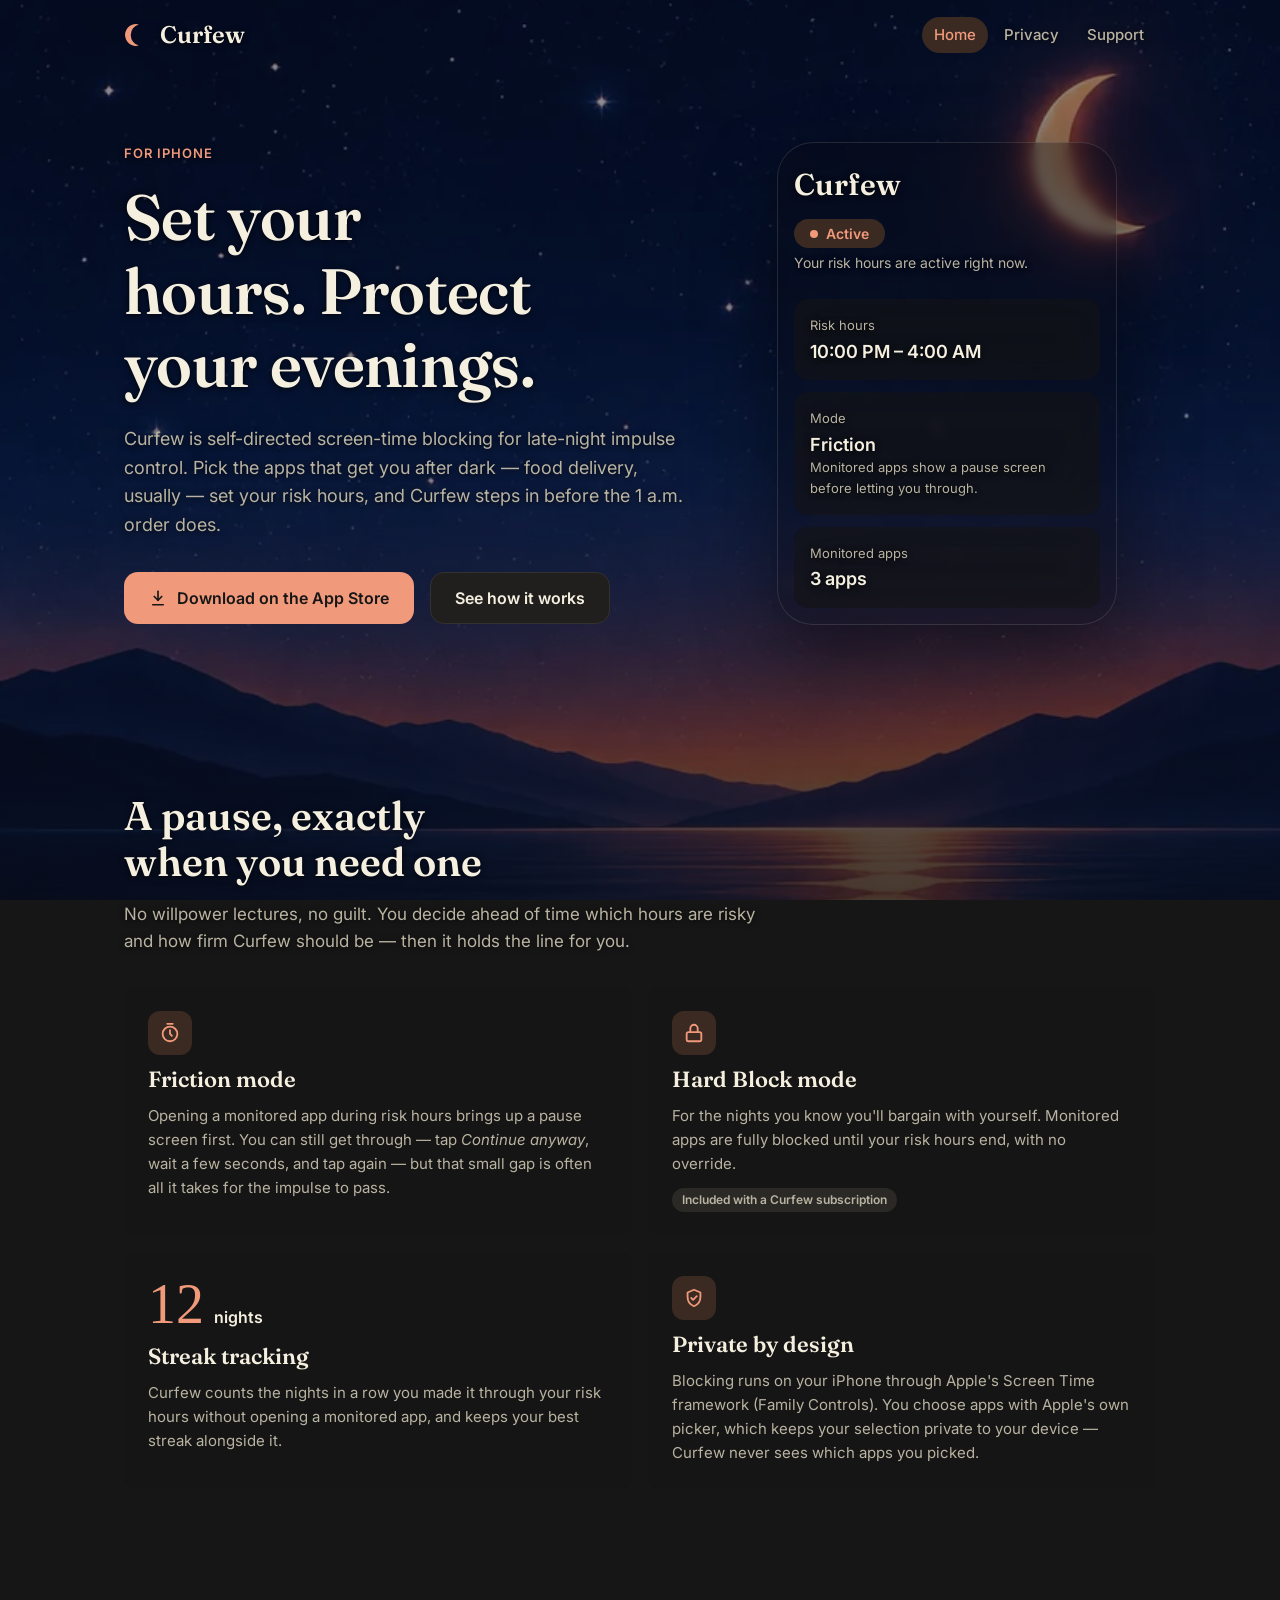
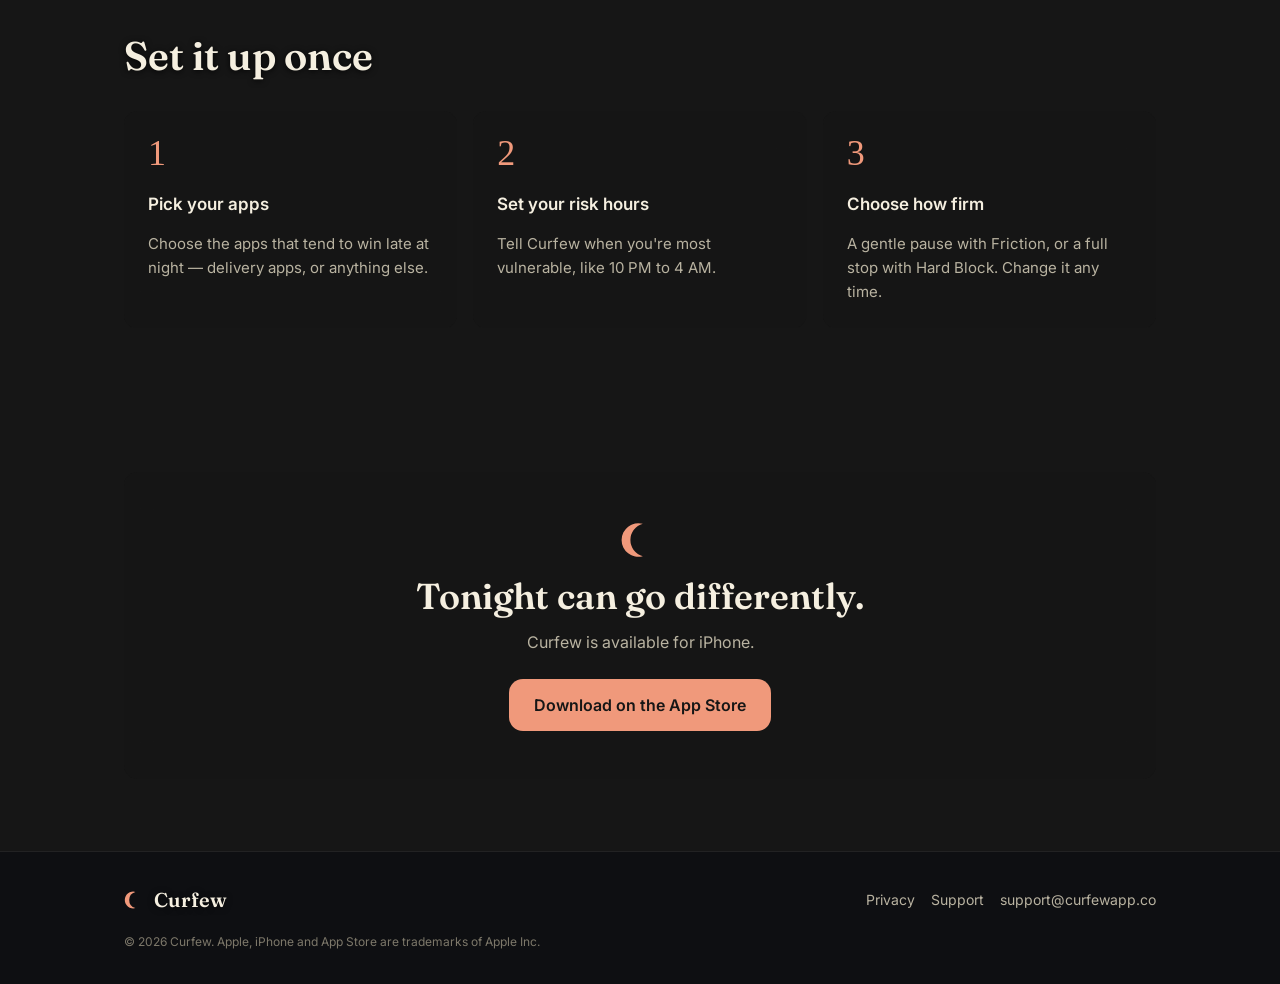
==== index.html @ 55bb970d "Add static marketing site for curfewapp.co Home, Privacy and Support pages in plain HTML/CSS, styled" ====
<!doctype html>
<html lang="en">
<head>
  <meta charset="utf-8">
  <meta name="viewport" content="width=device-width, initial-scale=1, viewport-fit=cover">
  <title>Curfew — Set your hours. Protect your evenings.</title>
  <meta name="description" content="Curfew is self-directed screen-time blocking for late-night impulse control. Pick the apps that get you at night — like food delivery — set your risk hours, and Curfew steps in.">
  <link rel="canonical" href="https://curfewapp.co/">
  <meta name="theme-color" content="#161616">

  <meta property="og:type" content="website">
  <meta property="og:site_name" content="Curfew">
  <meta property="og:title" content="Curfew — Set your hours. Protect your evenings.">
  <meta property="og:description" content="Self-directed screen-time blocking for late-night impulse control.">
  <meta property="og:url" content="https://curfewapp.co/">
  <meta property="og:image" content="https://curfewapp.co/assets/og-image.jpg">
  <meta name="twitter:card" content="summary_large_image">

  <link rel="icon" href="/assets/favicon.svg" type="image/svg+xml">
  <link rel="icon" href="/assets/favicon-32.png" sizes="32x32" type="image/png">
  <link rel="apple-touch-icon" href="/assets/apple-touch-icon.png">

  <link rel="preconnect" href="https://fonts.googleapis.com">
  <link rel="preconnect" href="https://fonts.gstatic.com" crossorigin>
  <link rel="stylesheet" href="https://fonts.googleapis.com/css2?family=Fraunces:opsz,wght@9..144,600&family=Inter:wght@400;500;600;700&display=swap">
  <link rel="preload" href="/assets/background-night-landscape.webp" as="image" type="image/webp">
  <link rel="stylesheet" href="/styles.css">
</head>
<body>
  <a class="skip-link" href="#main">Skip to content</a>

  <header class="site-header">
    <div class="container">
      <a class="brand" href="/" aria-label="Curfew home">
        <img src="/assets/moon.svg" width="26" height="26" alt="">
        Curfew
      </a>
      <nav class="site-nav" aria-label="Main">
        <a href="/" aria-current="page">Home</a>
        <a href="/privacy/">Privacy</a>
        <a href="/support/">Support</a>
      </nav>
    </div>
  </header>

  <main id="main">
    <section class="hero" id="download">
      <div class="container">
        <div class="hero-copy">
          <p class="eyebrow on-image">For iPhone</p>
          <h1 class="on-image">Set your hours. Protect your evenings.</h1>
          <p class="hero-pitch on-image">
            Curfew is self-directed screen-time blocking for late-night impulse control. Pick the
            apps that get you after dark — food delivery, usually — set your risk hours, and
            Curfew steps in before the 1&nbsp;a.m. order does.
          </p>
          <div class="hero-actions">
            <a class="button button-primary" href="/download">
              <svg width="18" height="18" viewBox="0 0 24 24" fill="none" stroke="currentColor" stroke-width="2.2" stroke-linecap="round" stroke-linejoin="round" aria-hidden="true"><path d="M12 3v12"/><path d="m7 10 5 5 5-5"/><path d="M5 21h14"/></svg>
              Download on the App Store
            </a>
            <a class="button button-secondary" href="#features">See how it works</a>
          </div>
        </div>

        <div class="app-preview" role="img" aria-label="Curfew's Home screen: risk hours active from 10 PM to 4 AM, Friction mode, 3 monitored apps.">
          <p class="app-preview-title on-image">Curfew</p>
          <span class="status-badge">Active</span>
          <p class="app-preview-helper on-image">Your risk hours are active right now.</p>
          <div class="glass-card">
            <p class="card-label on-image">Risk hours</p>
            <p class="card-value on-image">10:00 PM – 4:00 AM</p>
          </div>
          <div class="glass-card">
            <p class="card-label on-image">Mode</p>
            <p class="card-value on-image">Friction</p>
            <p class="caption on-image">Monitored apps show a pause screen before letting you through.</p>
          </div>
          <div class="glass-card">
            <p class="card-label on-image">Monitored apps</p>
            <p class="card-value on-image">3 apps</p>
          </div>
        </div>
      </div>
    </section>

    <section class="section" id="features" aria-labelledby="features-title">
      <div class="container">
        <div class="section-header">
          <h2 id="features-title" class="on-image">A pause, exactly when you need one</h2>
          <p class="on-image">
            No willpower lectures, no guilt. You decide ahead of time which hours are risky and how
            firm Curfew should be — then it holds the line for you.
          </p>
        </div>

        <div class="feature-grid">
          <article class="glass-card feature">
            <div class="feature-icon" aria-hidden="true">
              <svg width="22" height="22" viewBox="0 0 24 24" fill="none" stroke="currentColor" stroke-width="2" stroke-linecap="round" stroke-linejoin="round"><circle cx="12" cy="13" r="8"/><path d="M12 9v4l2 2"/><path d="M9 2h6"/></svg>
            </div>
            <h3>Friction mode</h3>
            <p>
              Opening a monitored app during risk hours brings up a pause screen first. You can
              still get through — tap <em>Continue anyway</em>, wait a few seconds, and tap again —
              but that small gap is often all it takes for the impulse to pass.
            </p>
          </article>

          <article class="glass-card feature">
            <div class="feature-icon" aria-hidden="true">
              <svg width="22" height="22" viewBox="0 0 24 24" fill="none" stroke="currentColor" stroke-width="2" stroke-linecap="round" stroke-linejoin="round"><rect x="4" y="11" width="16" height="10" rx="2"/><path d="M8 11V7a4 4 0 0 1 8 0v4"/></svg>
            </div>
            <h3>Hard Block mode</h3>
            <p>
              For the nights you know you'll bargain with yourself. Monitored apps are fully
              blocked until your risk hours end, with no override.
            </p>
            <span class="feature-tag">Included with a Curfew subscription</span>
          </article>

          <article class="glass-card feature">
            <div class="streak-demo" aria-hidden="true">
              <span class="streak-number">12</span>
              <span class="streak-label">nights</span>
            </div>
            <h3>Streak tracking</h3>
            <p>
              Curfew counts the nights in a row you made it through your risk hours without
              opening a monitored app, and keeps your best streak alongside it.
            </p>
          </article>

          <article class="glass-card feature">
            <div class="feature-icon" aria-hidden="true">
              <svg width="22" height="22" viewBox="0 0 24 24" fill="none" stroke="currentColor" stroke-width="2" stroke-linecap="round" stroke-linejoin="round"><path d="M12 3 5 6v5c0 4.5 3 8.5 7 10 4-1.5 7-5.5 7-10V6l-7-3Z"/><path d="m9 12 2 2 4-4"/></svg>
            </div>
            <h3>Private by design</h3>
            <p>
              Blocking runs on your iPhone through Apple's Screen Time framework (Family Controls).
              You choose apps with Apple's own picker, which keeps your selection private to your
              device — Curfew never sees which apps you picked.
            </p>
          </article>
        </div>
      </div>
    </section>

    <section class="section" aria-labelledby="how-title">
      <div class="container">
        <div class="section-header">
          <h2 id="how-title" class="on-image">Set it up once</h2>
        </div>
        <ol class="steps">
          <li class="glass-card feature">
            <h3>Pick your apps</h3>
            <p>Choose the apps that tend to win late at night — delivery apps, or anything else.</p>
          </li>
          <li class="glass-card feature">
            <h3>Set your risk hours</h3>
            <p>Tell Curfew when you're most vulnerable, like 10&nbsp;PM to 4&nbsp;AM.</p>
          </li>
          <li class="glass-card feature">
            <h3>Choose how firm</h3>
            <p>A gentle pause with Friction, or a full stop with Hard Block. Change it any time.</p>
          </li>
        </ol>
      </div>
    </section>

    <section class="section">
      <div class="container">
        <div class="glass-card cta">
          <img src="/assets/moon.svg" width="40" height="40" alt="" style="margin: 0 auto 16px">
          <h2>Tonight can go differently.</h2>
          <p>Curfew is available for iPhone.</p>
          <a class="button button-primary" href="/download">Download on the App Store</a>
        </div>
      </div>
    </section>
  </main>

  <footer class="site-footer">
    <div class="container">
      <a class="brand" href="/" style="font-size: 20px">
        <img src="/assets/moon.svg" width="20" height="20" alt="">
        Curfew
      </a>
      <nav class="footer-links" aria-label="Footer">
        <a href="/privacy/">Privacy</a>
        <a href="/support/">Support</a>
        <a href="mailto:support@curfewapp.co">support@curfewapp.co</a>
      </nav>
      <p class="footer-legal">© 2026 Curfew. Apple, iPhone and App Store are trademarks of Apple Inc.</p>
    </div>
  </footer>
</body>
</html>
---- styles.css ----
/*
 * Curfew marketing site.
 * Tokens mirror the app's src/constants/theme.ts (curfew-app repo) — keep
 * the two in sync if the app palette changes.
 */

:root {
  /* colors (theme.ts → colors) */
  --background: #161616;
  --surface: #201f1d;
  --surface-muted: #2a2926;
  --border: #33322e;
  --text-primary: #f5efe0;
  --text-secondary: #b9b3a1;
  --text-muted: #7d786a;
  --primary: #f0997b;
  --primary-muted: #3a2a22;
  --on-primary: #161616;
  --night: #1b2138;
  --night-muted: #242b47;
  --image-scrim: rgba(10, 11, 18, 0.45);
  --glass-tint: rgba(22, 22, 22, 0.55);

  /* spacing (theme.ts → spacing) */
  --xs: 4px;
  --sm: 8px;
  --md: 16px;
  --lg: 24px;
  --xl: 32px;
  --xxl: 48px;

  /* radii (theme.ts → radii) */
  --radius-sm: 8px;
  --radius-md: 14px;
  --radius-lg: 20px;
  --radius-pill: 999px;

  --font-display: "Fraunces", Georgia, "Times New Roman", serif;
  --font-sans: "Inter", -apple-system, BlinkMacSystemFont, "Segoe UI", Roboto, sans-serif;
  /* The streak numeral: Georgia oldstyle, as in the app's Stats screen. */
  --font-numeral: Georgia, "Times New Roman", serif;

  /* theme.ts → imageTextShadow */
  --image-text-shadow: 0 1px 6px rgba(0, 0, 0, 0.85);

  --max-width: 1080px;

  color-scheme: dark;
}

*,
*::before,
*::after {
  box-sizing: border-box;
}

html {
  -webkit-text-size-adjust: 100%;
  scroll-behavior: smooth;
}

body {
  margin: 0;
  min-height: 100vh;
  display: flex;
  flex-direction: column;
  background: var(--background);
  color: var(--text-primary);
  font-family: var(--font-sans);
  font-size: 16px;
  line-height: 1.6;
  -webkit-font-smoothing: antialiased;
  -moz-osx-font-smoothing: grayscale;
}

/*
 * The app's night-landscape illustration, full-bleed and fixed behind the
 * page, with the same scrim ScreenContainer uses. A fixed pseudo-element
 * rather than background-attachment: fixed, which iOS Safari ignores.
 */
body::before,
body::after {
  content: "";
  position: fixed;
  inset: 0;
  z-index: -1;
  pointer-events: none;
}

body::before {
  background-color: var(--night);
  background-image: url("/assets/background-night-landscape.jpg");
  background-image: image-set(
    url("/assets/background-night-landscape.webp") type("image/webp"),
    url("/assets/background-night-landscape.jpg") type("image/jpeg")
  );
  background-size: cover;
  /* Keeps the moon and the sunset horizon in frame on wide screens. */
  background-position: 70% 26%;
}

body::after {
  background:
    linear-gradient(to bottom, rgba(10, 11, 18, 0) 55%, rgba(10, 11, 18, 0.55) 100%),
    var(--image-scrim);
}

a {
  color: var(--primary);
  text-underline-offset: 3px;
}

a:hover {
  text-decoration-thickness: 2px;
}

:focus-visible {
  outline: 2px solid var(--primary);
  outline-offset: 3px;
  border-radius: 4px;
}

img,
svg {
  display: block;
}

h1,
h2,
h3 {
  font-family: var(--font-display);
  font-weight: 600;
  line-height: 1.15;
  margin: 0;
  text-wrap: balance;
}

p {
  margin: 0;
}

/* Text sitting directly on the background image (not inside a card). */
.on-image {
  text-shadow: var(--image-text-shadow);
}

.skip-link {
  position: absolute;
  left: var(--md);
  top: -100px;
  padding: var(--sm) var(--md);
  background: var(--primary);
  color: var(--on-primary);
  border-radius: var(--radius-sm);
  font-weight: 600;
  z-index: 10;
}

.skip-link:focus {
  top: var(--md);
}

.container {
  width: 100%;
  max-width: var(--max-width);
  margin: 0 auto;
  padding: 0 var(--md);
}

@media (min-width: 640px) {
  .container {
    padding: 0 var(--lg);
  }
}

/* ---------- Header ---------- */

.site-header {
  padding: var(--md) 0;
}

.site-header .container {
  display: flex;
  align-items: center;
  justify-content: space-between;
  gap: var(--md);
}

.brand {
  display: inline-flex;
  align-items: center;
  gap: 10px;
  color: var(--text-primary);
  text-decoration: none;
  font-family: var(--font-display);
  font-weight: 600;
  font-size: 24px;
  text-shadow: var(--image-text-shadow);
}

.site-nav {
  display: flex;
  gap: var(--xs);
}

.site-nav a {
  color: var(--text-secondary);
  text-decoration: none;
  font-size: 15px;
  font-weight: 500;
  padding: 6px 12px;
  border-radius: var(--radius-pill);
  text-shadow: var(--image-text-shadow);
}

.site-nav a:hover {
  color: var(--text-primary);
}

.site-nav a[aria-current="page"] {
  color: var(--primary);
  background: var(--primary-muted);
  text-shadow: none;
}

@media (max-width: 420px) {
  .site-nav a {
    padding: 6px 8px;
    font-size: 14px;
  }
  .brand {
    font-size: 21px;
  }
}

main {
  flex: 1;
}

/* ---------- Buttons (PrimaryButton.tsx) ---------- */

.button {
  display: inline-flex;
  align-items: center;
  justify-content: center;
  gap: 10px;
  min-height: 52px;
  padding: var(--md) var(--lg);
  border-radius: var(--radius-md);
  font-family: var(--font-sans);
  font-size: 16px;
  font-weight: 600;
  line-height: 1;
  text-decoration: none;
  border: 1px solid transparent;
  cursor: pointer;
  transition: opacity 120ms ease;
}

.button:hover {
  text-decoration: none;
}

.button:active {
  opacity: 0.85;
}

.button-primary {
  background: var(--primary);
  color: var(--on-primary);
}

.button-primary:hover {
  background: #f3a88f;
}

.button-secondary {
  background: var(--surface);
  border-color: var(--border);
  color: var(--text-primary);
}

.button-secondary:hover {
  background: var(--surface-muted);
}

.button svg {
  flex: none;
}

/* ---------- Cards ---------- */

/* GlassCard.tsx: backdrop blur + dark tint, so the illustration shows through. */
.glass-card {
  position: relative;
  border-radius: var(--radius-md);
  padding: var(--md);
  background: var(--glass-tint);
  -webkit-backdrop-filter: blur(20px);
  backdrop-filter: blur(20px);
}

@supports not ((backdrop-filter: blur(1px)) or (-webkit-backdrop-filter: blur(1px))) {
  .glass-card {
    background: rgba(22, 22, 22, 0.85);
  }
}

/* The opaque card from the Stats/Settings screens. */
.card {
  border-radius: var(--radius-md);
  padding: var(--md);
  background: var(--surface);
  border: 1px solid var(--border);
}

.card-label {
  font-family: var(--font-sans);
  font-weight: 400;
  font-size: 13px;
  color: var(--text-secondary);
  margin-bottom: var(--xs);
}

.card-value {
  font-size: 18px;
  font-weight: 600;
  color: var(--text-primary);
  line-height: 1.35;
}

.caption {
  font-size: 13px;
  color: var(--text-muted);
}

.glass-card .caption {
  color: var(--text-secondary);
}

/* StatusBadge.tsx */
.status-badge {
  display: inline-flex;
  align-items: center;
  gap: var(--sm);
  padding: var(--xs) var(--md);
  border-radius: var(--radius-pill);
  background: var(--primary-muted);
  color: var(--primary);
  font-size: 14px;
  font-weight: 600;
  line-height: 1.5;
}

.status-badge::before {
  content: "";
  width: 8px;
  height: 8px;
  border-radius: 50%;
  background: currentColor;
  animation: pulse 2.5s ease-in-out infinite;
}

@keyframes pulse {
  50% {
    opacity: 0.45;
  }
}

/* ---------- Home: hero ---------- */

.hero {
  padding: var(--xxl) 0 72px;
}

.hero .container {
  display: grid;
  gap: var(--xxl);
  align-items: center;
}

@media (min-width: 900px) {
  .hero {
    padding: 72px 0 96px;
  }
  .hero .container {
    grid-template-columns: 1.15fr 0.85fr;
  }
}

.hero-copy {
  max-width: 560px;
}

.hero-mark {
  margin-bottom: var(--md);
}

.eyebrow {
  font-size: 13px;
  font-weight: 600;
  letter-spacing: 0.08em;
  text-transform: uppercase;
  color: var(--primary);
  margin-bottom: var(--md);
}

.hero h1 {
  font-size: clamp(40px, 7vw, 64px);
  letter-spacing: -0.01em;
}

.hero-pitch {
  margin-top: var(--lg);
  font-size: 18px;
  color: var(--text-secondary);
  max-width: 34em;
}

.hero-actions {
  margin-top: var(--xl);
  display: flex;
  flex-wrap: wrap;
  gap: var(--md);
  align-items: center;
}

.hero-note {
  font-size: 14px;
  color: var(--text-secondary);
}

/* A static rendering of the app's Home screen, built from the same parts. */
.app-preview {
  width: 100%;
  max-width: 340px;
  justify-self: center;
  padding: var(--lg) var(--md) var(--md);
  border-radius: 36px;
  border: 1px solid rgba(245, 239, 224, 0.12);
  background: rgba(10, 11, 18, 0.35);
  box-shadow: 0 30px 80px rgba(0, 0, 0, 0.45);
  -webkit-backdrop-filter: blur(6px);
  backdrop-filter: blur(6px);
}

.app-preview-title {
  font-family: var(--font-display);
  font-weight: 600;
  font-size: 30px;
  line-height: 1.2;
}

.app-preview .status-badge {
  margin: var(--md) 0 var(--xs);
}

.app-preview-helper {
  font-size: 14px;
  color: var(--text-secondary);
  margin-bottom: var(--lg);
}

.app-preview .glass-card + .glass-card {
  margin-top: 12px;
}

/* ---------- Sections ---------- */

.section {
  padding: 72px 0;
}

.section-header {
  max-width: 640px;
  margin-bottom: var(--xl);
}

.section-header h2 {
  font-size: clamp(30px, 4.5vw, 40px);
}

.section-header p {
  margin-top: var(--md);
  color: var(--text-secondary);
  font-size: 17px;
}

.feature-grid {
  display: grid;
  gap: var(--md);
}

@media (min-width: 700px) {
  .feature-grid {
    grid-template-columns: repeat(2, 1fr);
  }
}

.feature {
  padding: var(--lg);
  display: flex;
  flex-direction: column;
  gap: 12px;
}

.feature h3 {
  font-size: 22px;
}

.feature p {
  color: var(--text-secondary);
  font-size: 15px;
}

.feature-icon {
  width: 44px;
  height: 44px;
  border-radius: 12px;
  display: grid;
  place-items: center;
  background: var(--primary-muted);
  color: var(--primary);
}

.feature-tag {
  align-self: flex-start;
  font-size: 12px;
  font-weight: 600;
  padding: 2px 10px;
  border-radius: var(--radius-pill);
  background: var(--surface-muted);
  color: var(--text-secondary);
}

.streak-demo {
  display: flex;
  align-items: baseline;
  gap: 10px;
}

.streak-number {
  font-family: var(--font-numeral);
  font-variant-numeric: oldstyle-nums;
  font-weight: 500;
  font-size: 56px;
  line-height: 1;
  color: var(--primary);
}

.streak-label {
  font-weight: 600;
  color: var(--text-primary);
}

.steps {
  list-style: none;
  margin: 0;
  padding: 0;
  display: grid;
  gap: var(--md);
  counter-reset: step;
}

@media (min-width: 800px) {
  .steps {
    grid-template-columns: repeat(3, 1fr);
  }
}

.steps li {
  counter-increment: step;
}

.steps li::before {
  content: counter(step);
  display: block;
  font-family: var(--font-numeral);
  font-variant-numeric: oldstyle-nums;
  font-size: 36px;
  line-height: 1;
  color: var(--primary);
  margin-bottom: 12px;
}

.steps h3 {
  font-family: var(--font-sans);
  font-size: 17px;
  font-weight: 600;
  margin-bottom: 6px;
}

.steps p {
  color: var(--text-secondary);
  font-size: 15px;
}

.cta {
  text-align: center;
  padding: var(--xxl) var(--lg);
}

.cta h2 {
  font-size: clamp(28px, 4vw, 36px);
}

.cta p {
  margin: 12px auto var(--lg);
  max-width: 30em;
  color: var(--text-secondary);
}

/* ---------- Inner pages (Privacy, Support) ---------- */

.page {
  padding: var(--xxl) 0 72px;
}

.page .container {
  max-width: 760px;
}

.page-title {
  font-size: clamp(36px, 6vw, 52px);
}

.page-lede {
  margin-top: var(--md);
  font-size: 18px;
  color: var(--text-secondary);
}

.page-section {
  margin-top: var(--xl);
}

.page-section > h2 {
  font-size: 26px;
  margin-bottom: var(--md);
}

.stack {
  display: grid;
  gap: 12px;
}

.contact-card {
  padding: var(--lg);
}

.contact-email {
  display: inline-block;
  margin: var(--xs) 0 var(--md);
  font-size: clamp(20px, 5vw, 26px);
  font-weight: 600;
  color: var(--text-primary);
  text-decoration-color: var(--primary);
  word-break: break-word;
}

.contact-card .caption {
  margin-top: var(--md);
}

.plain-list {
  margin: 12px 0 0;
  padding-left: 1.2em;
  color: var(--text-secondary);
  font-size: 15px;
}

.plain-list li + li {
  margin-top: 6px;
}

/* FAQ — native <details>, no JS */
.faq details {
  padding: 0;
}

.faq summary {
  list-style: none;
  cursor: pointer;
  padding: var(--md) 48px var(--md) var(--md);
  font-weight: 600;
  position: relative;
  border-radius: var(--radius-md);
}

.faq summary::-webkit-details-marker {
  display: none;
}

.faq summary::after {
  content: "";
  position: absolute;
  right: 20px;
  top: 50%;
  width: 9px;
  height: 9px;
  border-right: 2px solid var(--text-secondary);
  border-bottom: 2px solid var(--text-secondary);
  transform: translateY(-70%) rotate(45deg);
  transition: transform 150ms ease;
}

.faq details[open] summary::after {
  transform: translateY(-30%) rotate(-135deg);
}

.faq .answer {
  padding: 0 var(--md) var(--md);
  color: var(--text-secondary);
  font-size: 15px;
}

.faq .answer p + p {
  margin-top: 10px;
}

.prose {
  color: var(--text-secondary);
}

.prose h2 {
  font-size: 24px;
  color: var(--text-primary);
  margin: var(--xl) 0 12px;
}

.prose h3 {
  font-family: var(--font-sans);
  font-size: 17px;
  color: var(--text-primary);
  margin: var(--lg) 0 var(--sm);
}

.prose p + p,
.prose ul,
.prose ol {
  margin-top: 12px;
}

.prose strong {
  color: var(--text-primary);
}

/* ---------- Footer ---------- */

.site-footer {
  padding: var(--xl) 0;
  border-top: 1px solid rgba(245, 239, 224, 0.08);
  background: rgba(10, 11, 18, 0.55);
  font-size: 14px;
  color: var(--text-secondary);
}

.site-footer .container {
  display: flex;
  flex-wrap: wrap;
  gap: var(--md) var(--lg);
  justify-content: space-between;
  align-items: center;
}

.footer-links {
  display: flex;
  flex-wrap: wrap;
  gap: var(--md);
}

.footer-links a {
  color: var(--text-secondary);
  text-decoration: none;
}

.footer-links a:hover {
  color: var(--text-primary);
  text-decoration: underline;
}

.footer-legal {
  width: 100%;
  font-size: 12px;
  color: var(--text-muted);
}

@media (prefers-reduced-motion: reduce) {
  html {
    scroll-behavior: auto;
  }
  .status-badge::before {
    animation: none;
  }
}
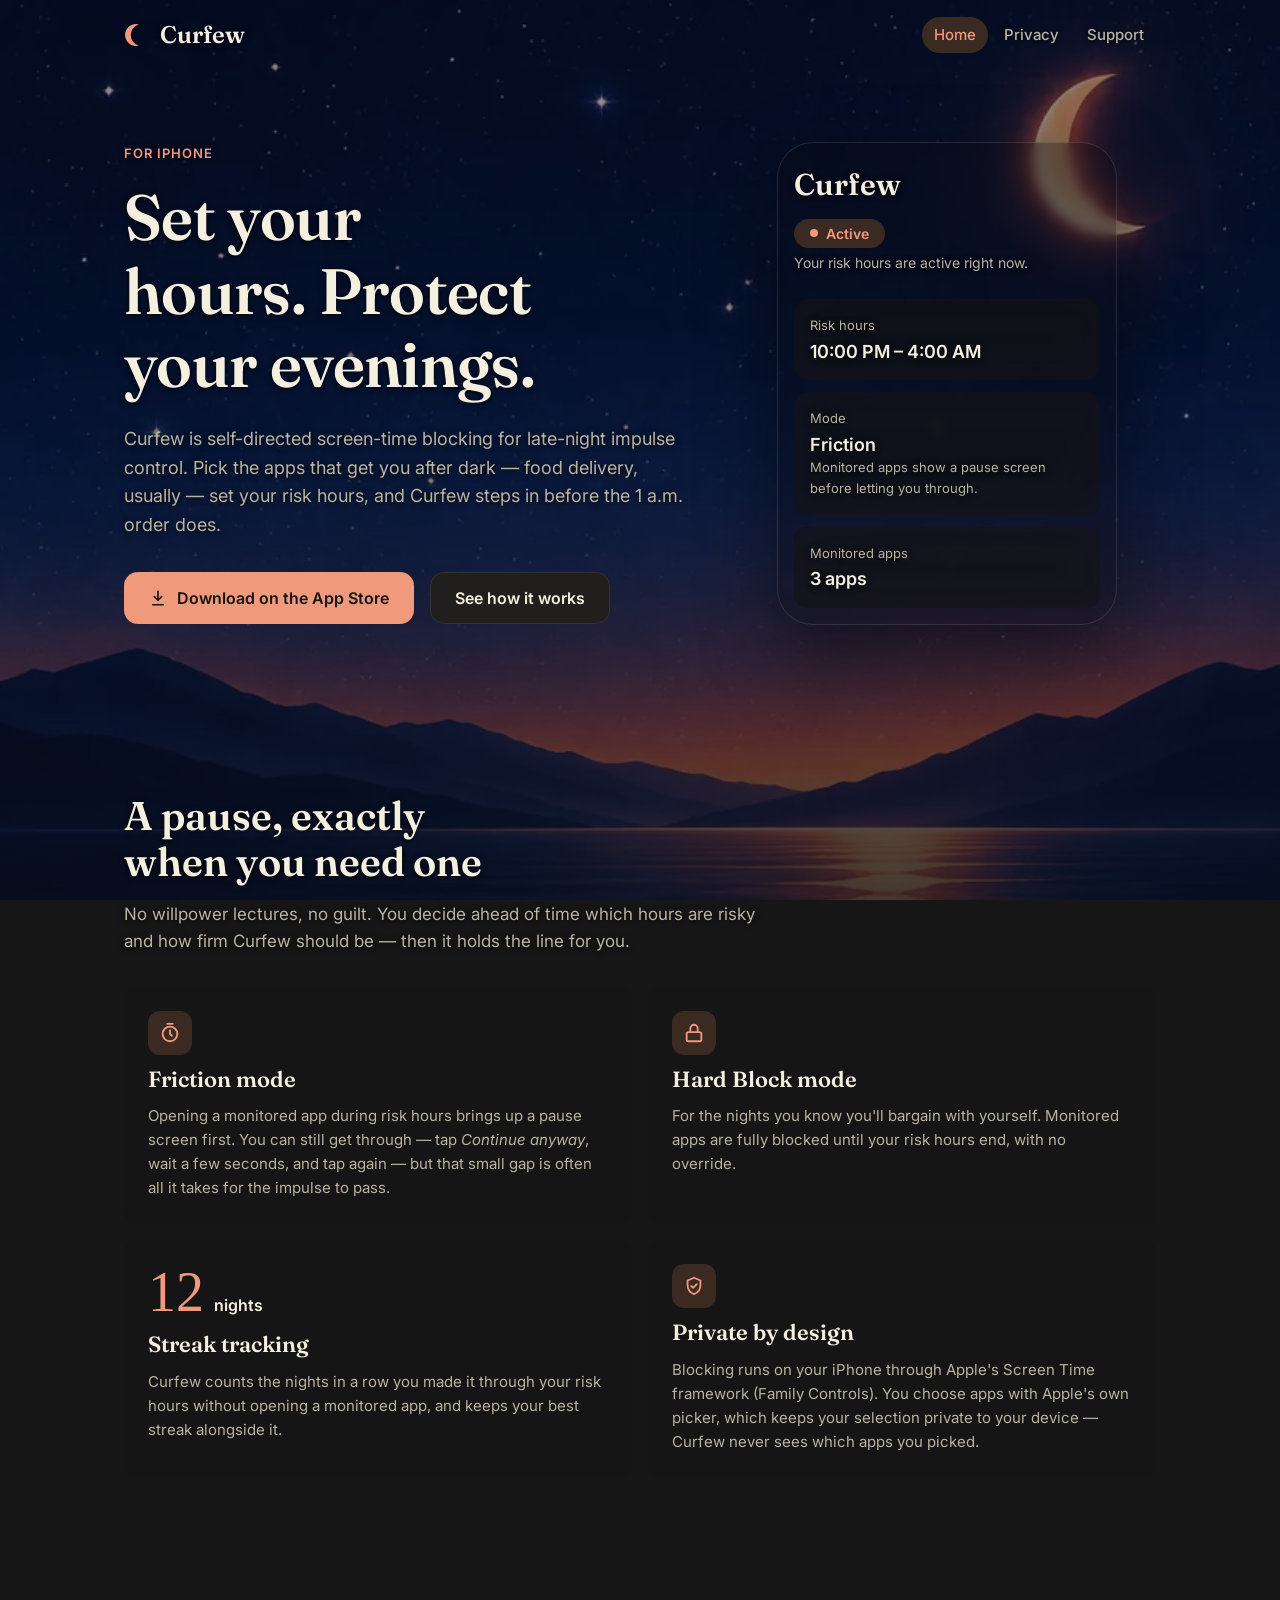
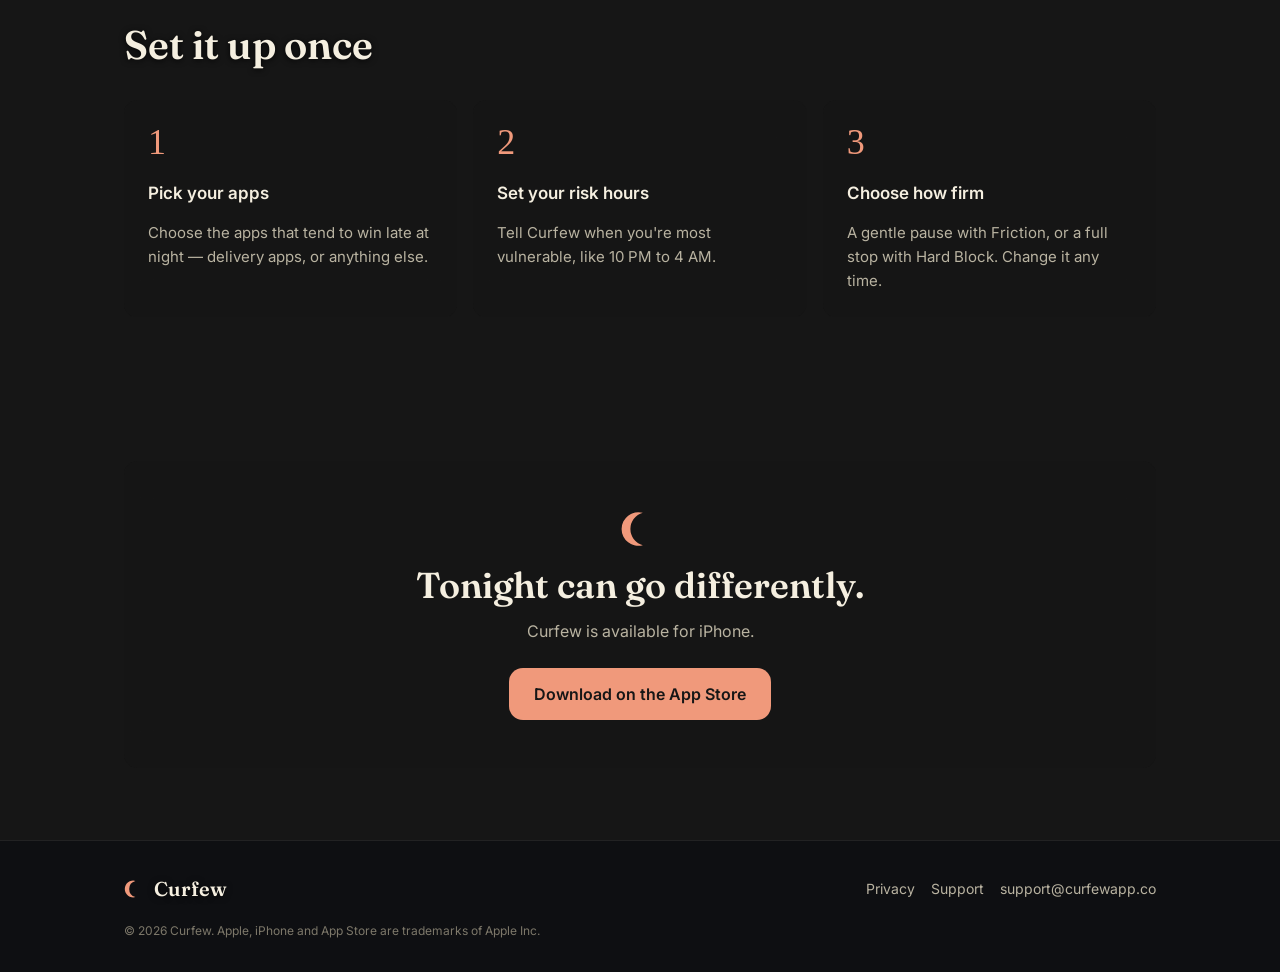
==== commit d51cf70d: "Drop subscription wording; link Privacy page to privacy.curfewapp.co There's no subscription yet, so" ====
--- a/index.html
+++ b/index.html
@@ -116,7 +116,6 @@
               For the nights you know you'll bargain with yourself. Monitored apps are fully
               blocked until your risk hours end, with no override.
             </p>
-            <span class="feature-tag">Included with a Curfew subscription</span>
           </article>
 
           <article class="glass-card feature">
--- a/styles.css
+++ b/styles.css
@@ -523,16 +523,6 @@
   color: var(--primary);
 }
 
-.feature-tag {
-  align-self: flex-start;
-  font-size: 12px;
-  font-weight: 600;
-  padding: 2px 10px;
-  border-radius: var(--radius-pill);
-  background: var(--surface-muted);
-  color: var(--text-secondary);
-}
-
 .streak-demo {
   display: flex;
   align-items: baseline;
